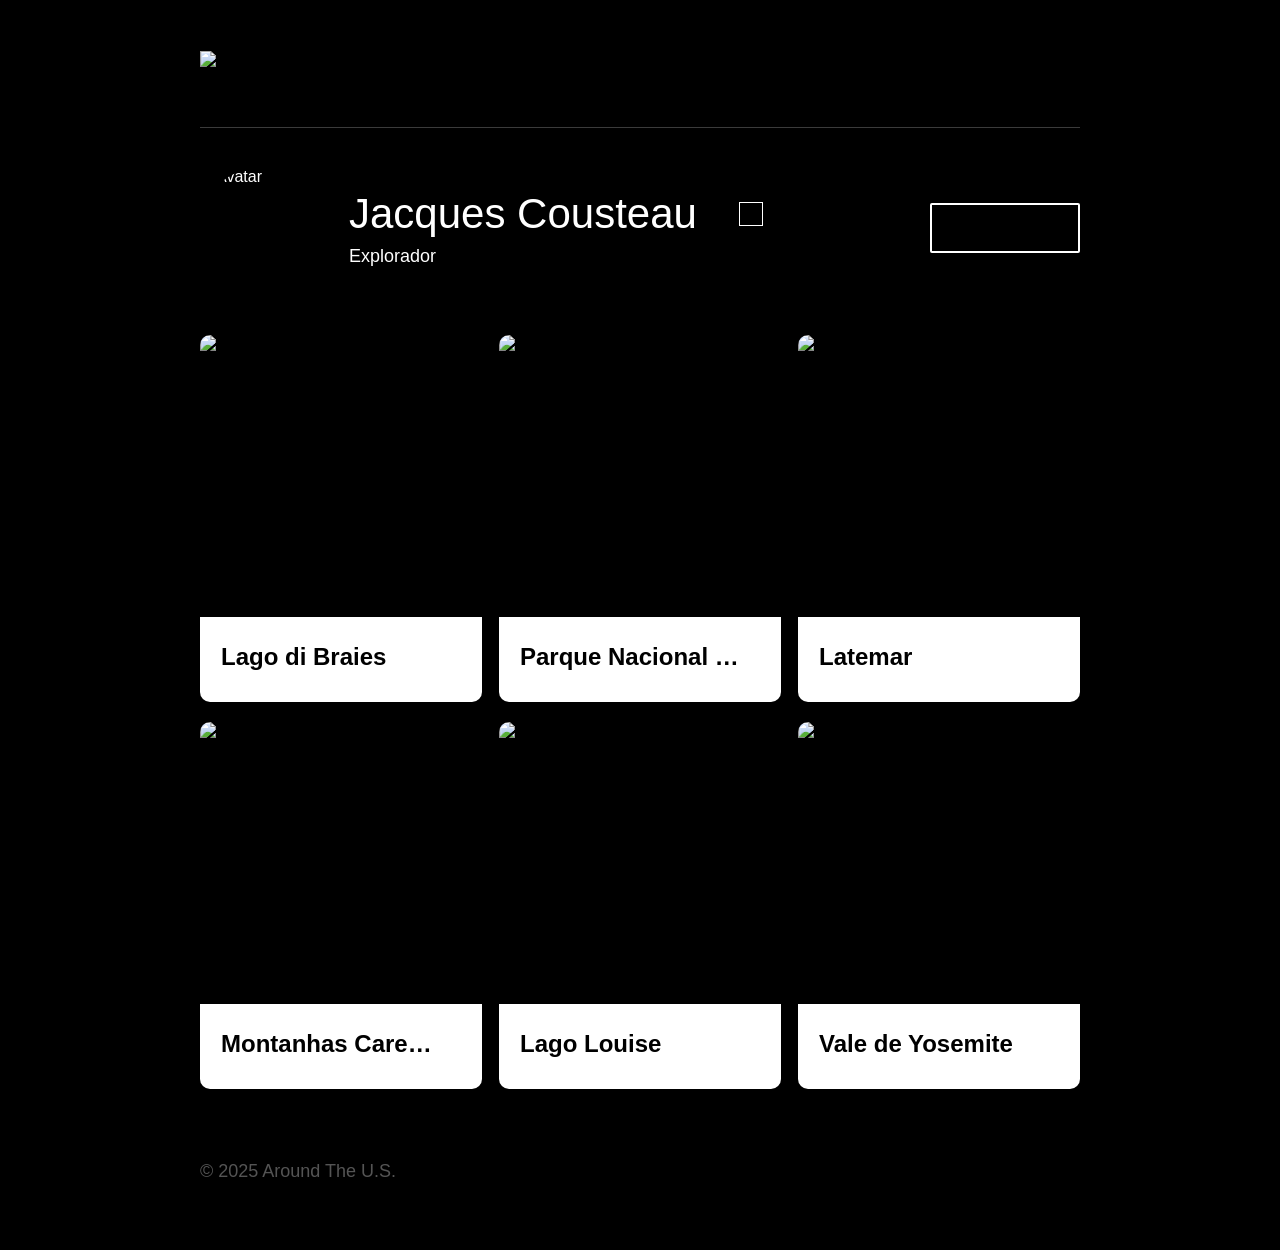
==== src/index.html @ f503ebbb "Adicionar pasta src" ====
<!DOCTYPE html>
<html lang="pt">
  <head>
    <meta charset="UTF-8" />
    <meta content="width=device-width, initial-scale=1.0" name="viewport" />
    <meta content="ie=edge" http-equiv="X-UA-Compatible" />
    <title>Around The U.S.</title>
    <link href="./page/index.css" rel="stylesheet" />
  </head>
  <body class="page">
    <div class="page__content">
      <header class="header page__section">
        <img
          alt="Logotipo Around The U.S."
          class="logo header__logo"
          src="./images/logo.svg"
        />
      </header>
      <main class="content">
        <section class="profile page__section">
          <img class="profile__image" src="./images/avatar.jpg" alt="Avatar" />
          <button aria-label="Editar avatar" class="profile__avatar-button" type="button"></button>
          <div class="profile__info">
            <h1 class="profile__title">Jacques Cousteau</h1>
            <button
              aria-label="Editar perfil"
              class="profile__edit-button"
              type="button"
            ></button>
            <p class="profile__description">Explorador</p>
          </div>
          <button
            aria-label="Adicionar cartão"
            class="profile__add-button"
            type="button"
          ></button>
        </section>
        <section class="cards page__section">
          <ul class="cards__list">
            <template id="card-element">
              <li class="card">
                <img class="card__image" src="" alt="" />
                <button
                  aria-label="Excluir cartão"
                  class="card__delete-button"
                  type="button"
                ></button>
                <div class="card__description">
                  <h2 class="card__title"></h2>
                  <button
                    aria-label="Botão de curtir"
                    class="card__like-button"
                    type="button"
                  ></button>
                </div>
              </li>
            </template>
          </ul>
        </section>
      </main>
      <footer class="footer page__section">
        <p class="footer__copyright">&copy; 2025 Around The U.S.</p>
      </footer>
      <div class="popup" id="edit-popup">
        <div class="popup__content">
          <button
            aria-label="Fechar pop-up"
            class="popup__close"
            type="button"
          ></button>
          <h3 class="popup__title">Editar perfil</h3>
          <form class="popup__form" id="edit-profile-form" name="profileForm">
            <input
              class="popup__input popup__input_type_name"
              name="name"
              id="name"
              placeholder="Nome"
              type="text"
              minlength="2"
              maxlength="40"
              required
            />
            <span class="name-input-error popup__input-error"
              >Este campo é obrigatório.</span
            >
            <input
              class="popup__input popup__input_type_description"
              name="description"
              id="description"
              placeholder="Sobre mim"
              type="text"
              minlength="2"
              maxlength="200"
              required
            />
            <span class="description-input-error popup__input-error"
              >Este campo é obrigatório.</span
            >
            <button class="button popup__button" type="submit">Salvar</button>
          </form>
        </div>
      </div>
      <div class="popup" id="avatar-popup">
        <div class="popup__content">
          <button
            aria-label="Fechar pop-up"
            class="popup__close"
            type="button"
          ></button>
          <h3 class="popup__title">Atualizar avatar</h3>
          <form class="popup__form" id="avatar-form" name="avatarForm">
            <input
              class="popup__input popup__input_type_url"
              name="avatar"
              id="avatar"
              placeholder="Link da nova foto"
              required
              type="url"
            />
            <span class="avatar-input-error popup__input-error"
              >Este campo é obrigatório.</span
            >
            <button class="button popup__button" type="submit">Salvar</button>
          </form>
        </div>
      </div>
      <div class="popup" id="new-card-popup">
        <div class="popup__content">
          <button
            aria-label="Fechar pop-up"
            class="popup__close"
            type="button"
          ></button>
          <h3 class="popup__title">Novo local</h3>
          <form class="popup__form" id="new-card-form" name="cardForm">
            <input
              class="popup__input popup__input_type_card-name"
              name="place-name"
              id="place-name"
              placeholder="Título"
              minlength="2"
              maxlength="30"
              required
              type="text"
            />
            <span class="place-name-input-error popup__input-error"
              >Este campo é obrigatório.</span
            >
            <input
              class="popup__input popup__input_type_url"
              name="link"
              id="link"
              placeholder="Link de Imagem"
              required
              type="url"
            />
            <span class="link-input-error popup__input-error"
              >Este campo é obrigatório.</span
            >
            <button class="button popup__button" type="submit">Criar</button>
          </form>
        </div>
      </div>
      <div class="popup" id="image-popup">
        <div class="popup__content popup__content_content_image">
          <button
            aria-label="Fechar pop-up"
            class="popup__close"
            type="button"
          ></button>
          <img alt="" class="popup__image" src="#" />
          <p class="popup__caption"></p>
        </div>
      </div>
      <div class="popup" id="confirmation-popup">
        <div class="popup__content popup__content_content_confirmation">
          <button
            aria-label="Fechar pop-up"
            class="popup__close"
            type="button"
          ></button>
          <h3 class="popup__title">Tem certeza?</h3>
          <button class="button popup__button popup__button_type_confirm" type="submit">Sim</button>
        </div>
      </div>
    </div>
    <script type="module" src="./components/Api.js"></script>
    <script type="module" src="./components/utils.js"></script>
    <script type="module" src="./components//Card.js"></script>
    <script type="module" src="./components//FormValidator.js"></script>
    <script type="module" src="./page/index.js"></script>
  </body>
</html>
---- src/page/index.css ----
@import url("../vendor/normalize.css");
@import url("../vendor/fonts.css");
@import url("../blocks/page.css");
@import url("../blocks/header.css");
@import url("../blocks/content.css");
@import url("../blocks/footer.css");
@import url("../blocks/profile.css");
@import url("../blocks/cards.css");
@import url("../blocks/card.css");
@import url("../blocks/popup.css");
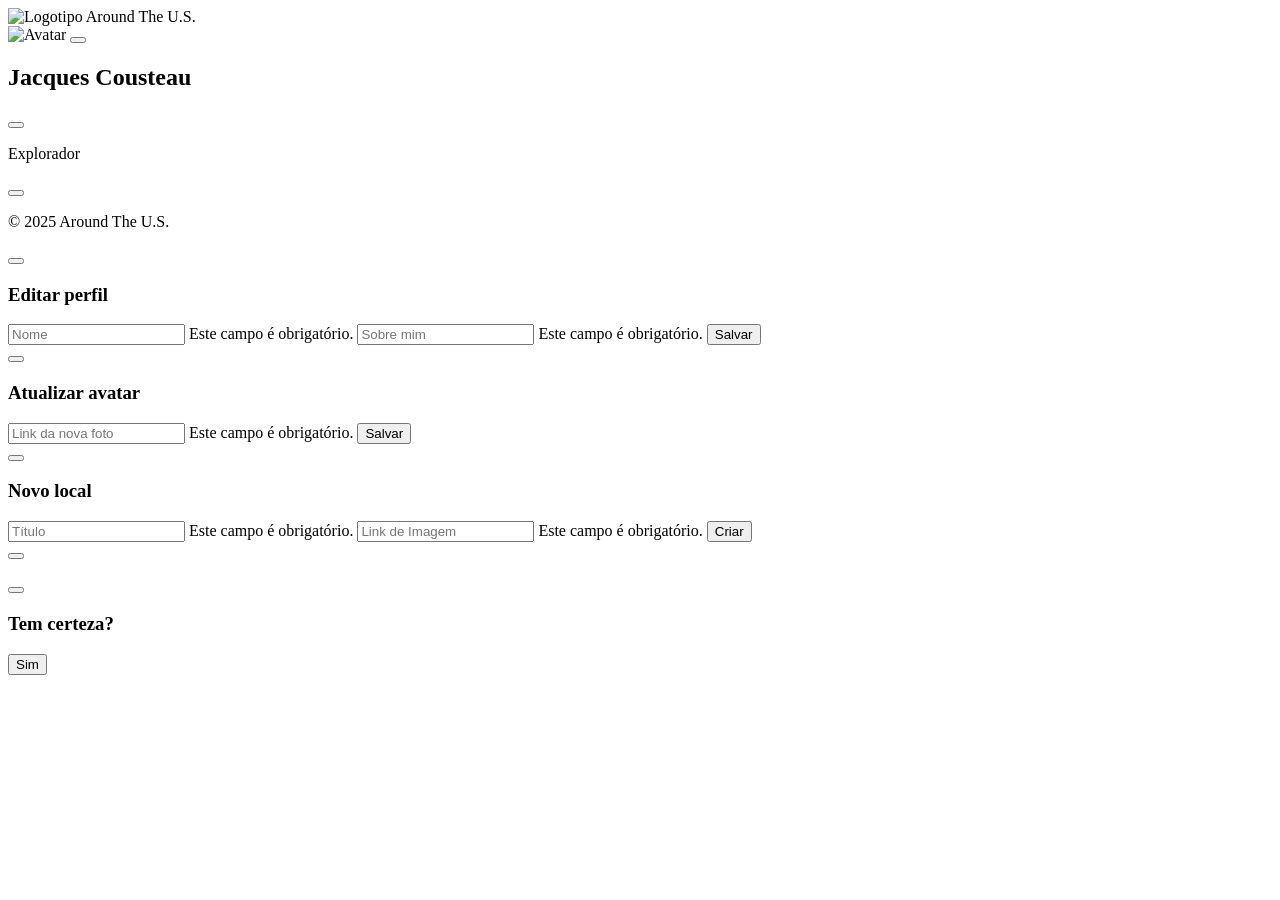
==== commit c63d4108: "Atualizar projeto com novo diretorio" ====
--- a/src/index.html
+++ b/src/index.html
@@ -5,7 +5,7 @@
     <meta content="width=device-width, initial-scale=1.0" name="viewport" />
     <meta content="ie=edge" http-equiv="X-UA-Compatible" />
     <title>Around The U.S.</title>
-    <link href="./page/index.css" rel="stylesheet" />
+    <link href="./src/page/index.css" rel="stylesheet" type="text/css" />
   </head>
   <body class="page">
     <div class="page__content">
@@ -13,12 +13,12 @@
         <img
           alt="Logotipo Around The U.S."
           class="logo header__logo"
-          src="./images/logo.svg"
+          src="./src/images/logo.svg"
         />
       </header>
       <main class="content">
         <section class="profile page__section">
-          <img class="profile__image" src="./images/avatar.jpg" alt="Avatar" />
+          <img class="profile__image" src="./src/images/avatar.jpg" alt="Avatar" />
           <button aria-label="Editar avatar" class="profile__avatar-button" type="button"></button>
           <div class="profile__info">
             <h1 class="profile__title">Jacques Cousteau</h1>
@@ -184,10 +184,10 @@
         </div>
       </div>
     </div>
-    <script type="module" src="./components/Api.js"></script>
-    <script type="module" src="./components/utils.js"></script>
-    <script type="module" src="./components//Card.js"></script>
-    <script type="module" src="./components//FormValidator.js"></script>
-    <script type="module" src="./page/index.js"></script>
+    <script type="module" src="./src/components/Api.js"></script>
+    <script type="module" src="./src/components/utils.js"></script>
+    <script type="module" src="./src/components/Card.js"></script>
+    <script type="module" src="./src/components/FormValidator.js"></script>
+    <script type="module" src="./src/page/index.js"></script>
   </body>
 </html>
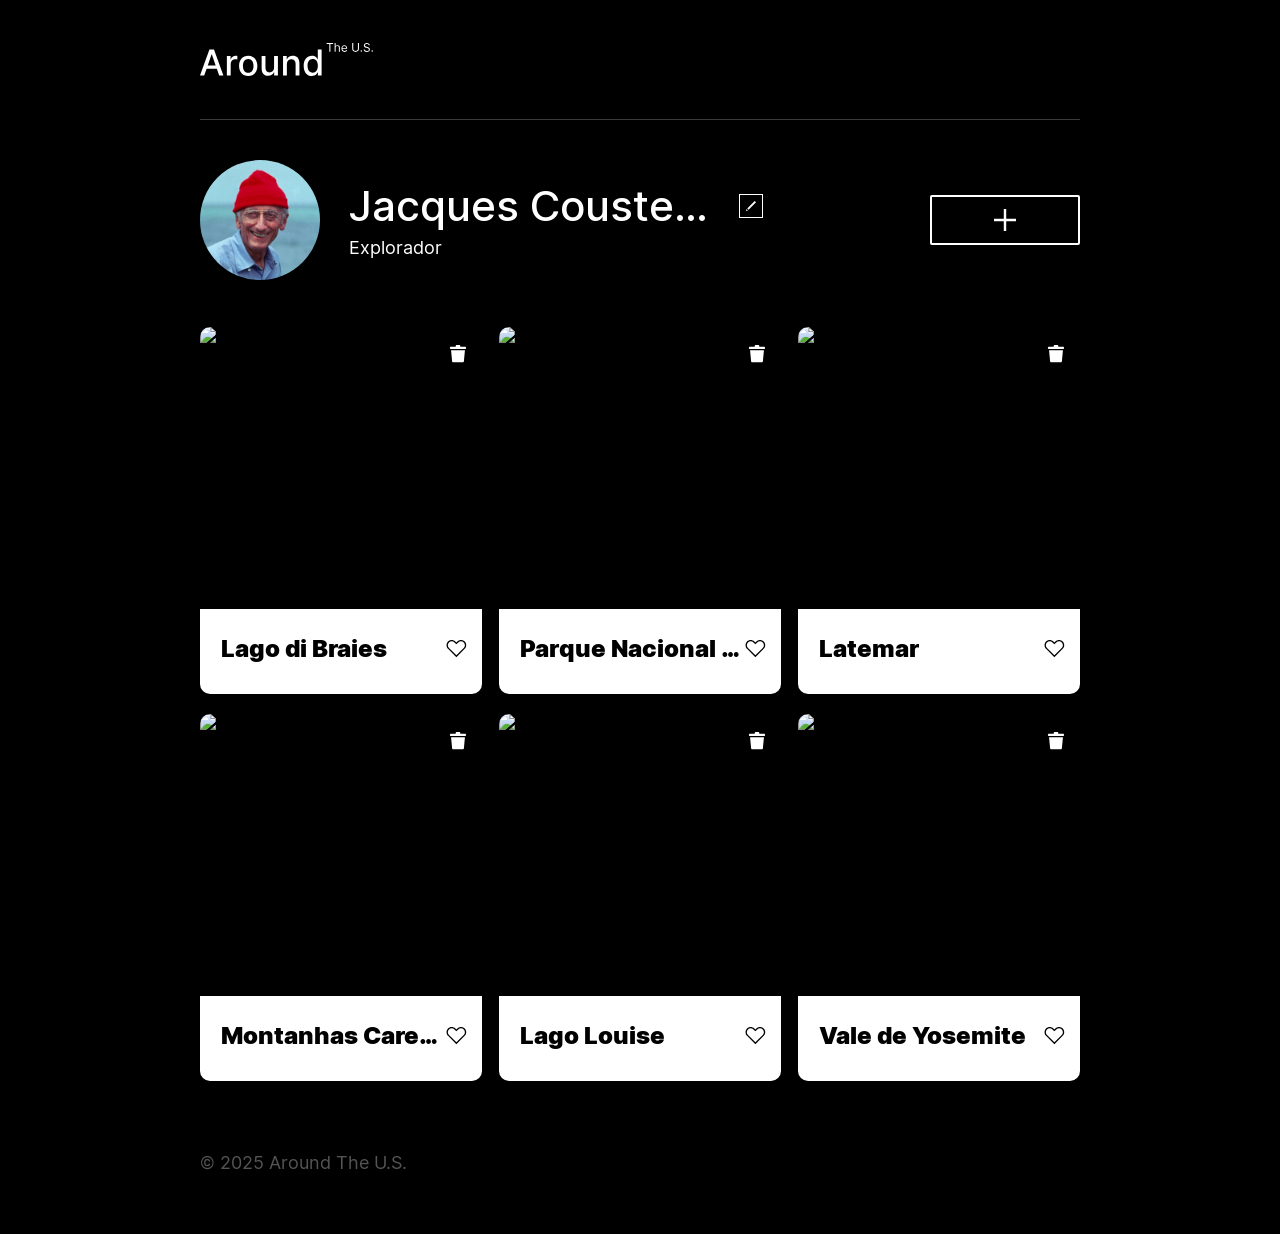
==== commit bfba4d0f: "Corrigir importação dos documentos" ====
--- a/src/index.html
+++ b/src/index.html
@@ -5,7 +5,7 @@
     <meta content="width=device-width, initial-scale=1.0" name="viewport" />
     <meta content="ie=edge" http-equiv="X-UA-Compatible" />
     <title>Around The U.S.</title>
-    <link href="./src/page/index.css" rel="stylesheet" type="text/css" />
+    <link href="../src/page/index.css" rel="stylesheet" />
   </head>
   <body class="page">
     <div class="page__content">
@@ -13,12 +13,12 @@
         <img
           alt="Logotipo Around The U.S."
           class="logo header__logo"
-          src="./src/images/logo.svg"
+          src="../images/logo.svg"
         />
       </header>
       <main class="content">
         <section class="profile page__section">
-          <img class="profile__image" src="./src/images/avatar.jpg" alt="Avatar" />
+          <img class="profile__image" src="../images/avatar.jpg" alt="Avatar" />
           <button aria-label="Editar avatar" class="profile__avatar-button" type="button"></button>
           <div class="profile__info">
             <h1 class="profile__title">Jacques Cousteau</h1>
@@ -184,10 +184,10 @@
         </div>
       </div>
     </div>
-    <script type="module" src="./src/components/Api.js"></script>
-    <script type="module" src="./src/components/utils.js"></script>
-    <script type="module" src="./src/components/Card.js"></script>
-    <script type="module" src="./src/components/FormValidator.js"></script>
-    <script type="module" src="./src/page/index.js"></script>
+    <script type="module" src="./components/Api.js"></script>
+    <script type="module" src="./components/utils.js"></script>
+    <script type="module" src="./components/Card.js"></script>
+    <script type="module" src="./components/FormValidator.js"></script>
+    <script type="module" src="./page/index.js"></script>
   </body>
 </html>
--- a/src/page/index.css
+++ b/src/page/index.css
@@ -0,0 +1,10 @@
+@import url("../../vendor/normalize.css");
+@import url("../../vendor/fonts.css");
+@import url("../blocks/page.css");
+@import url("../blocks/header.css");
+@import url("../blocks/content.css");
+@import url("../blocks/footer.css");
+@import url("../blocks/profile.css");
+@import url("../blocks/cards.css");
+@import url("../blocks/card.css");
+@import url("../blocks/popup.css");
